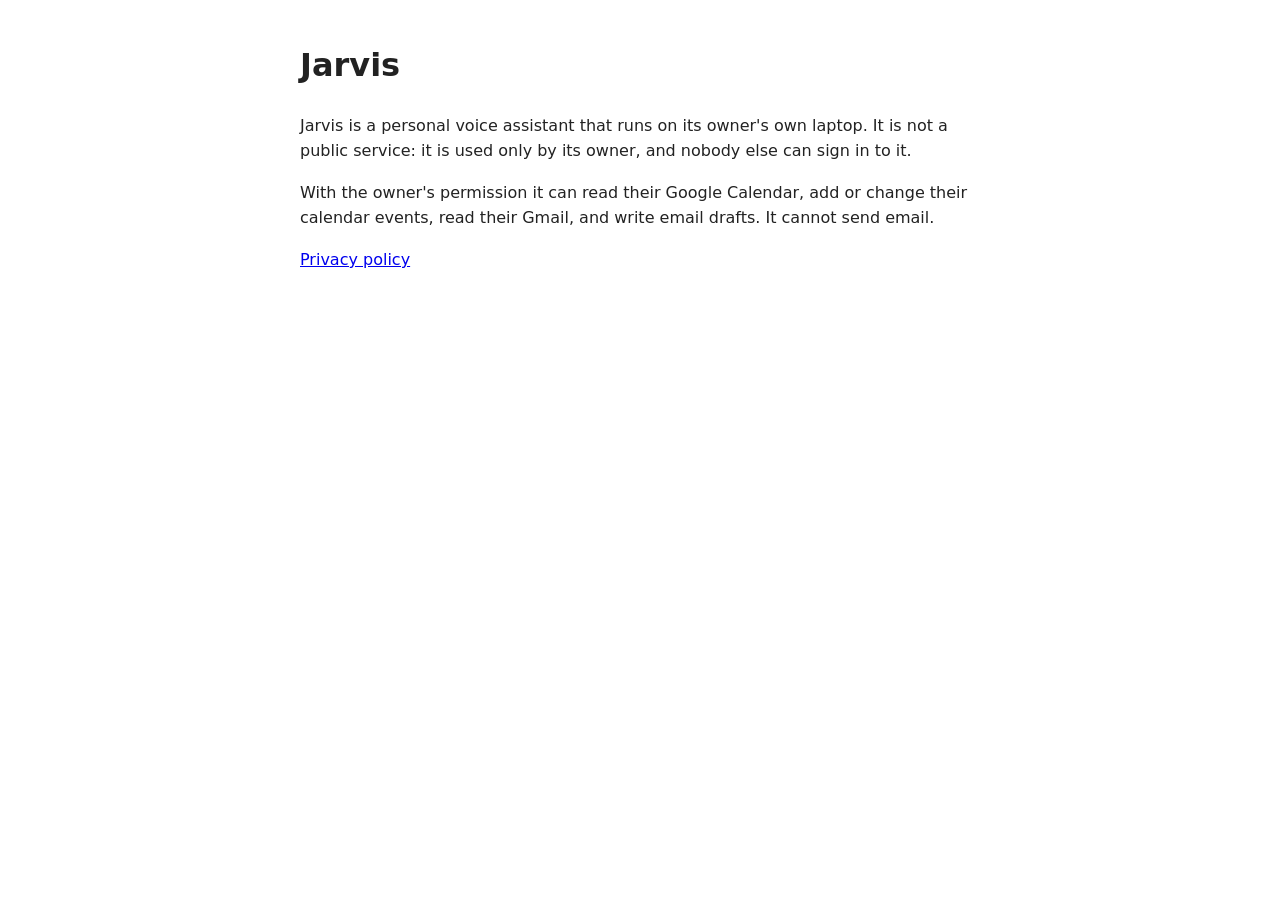
==== index.html @ 86c760c9 "Jarvis homepage and privacy policy" ====
<!doctype html><html lang="en"><head><meta charset="utf-8"><meta name="viewport" content="width=device-width,initial-scale=1"><title>Jarvis</title><style>:root{color-scheme:light dark}body{font-family:system-ui,sans-serif;max-width:680px;margin:40px auto;padding:0 16px;line-height:1.6;background:#fff;color:#222}@media (prefers-color-scheme:dark){body{background:#111;color:#ddd}a{color:#8ab4f8}}</style></head><body>
<h1>Jarvis</h1>
<p>Jarvis is a personal voice assistant that runs on its owner's own laptop. It is not a public service: it is used only by its owner, and nobody else can sign in to it.</p>
<p>With the owner's permission it can read their Google Calendar, add or change their calendar events, read their Gmail, and write email drafts. It cannot send email.</p>
<p><a href="privacy.html">Privacy policy</a></p>
</body></html>
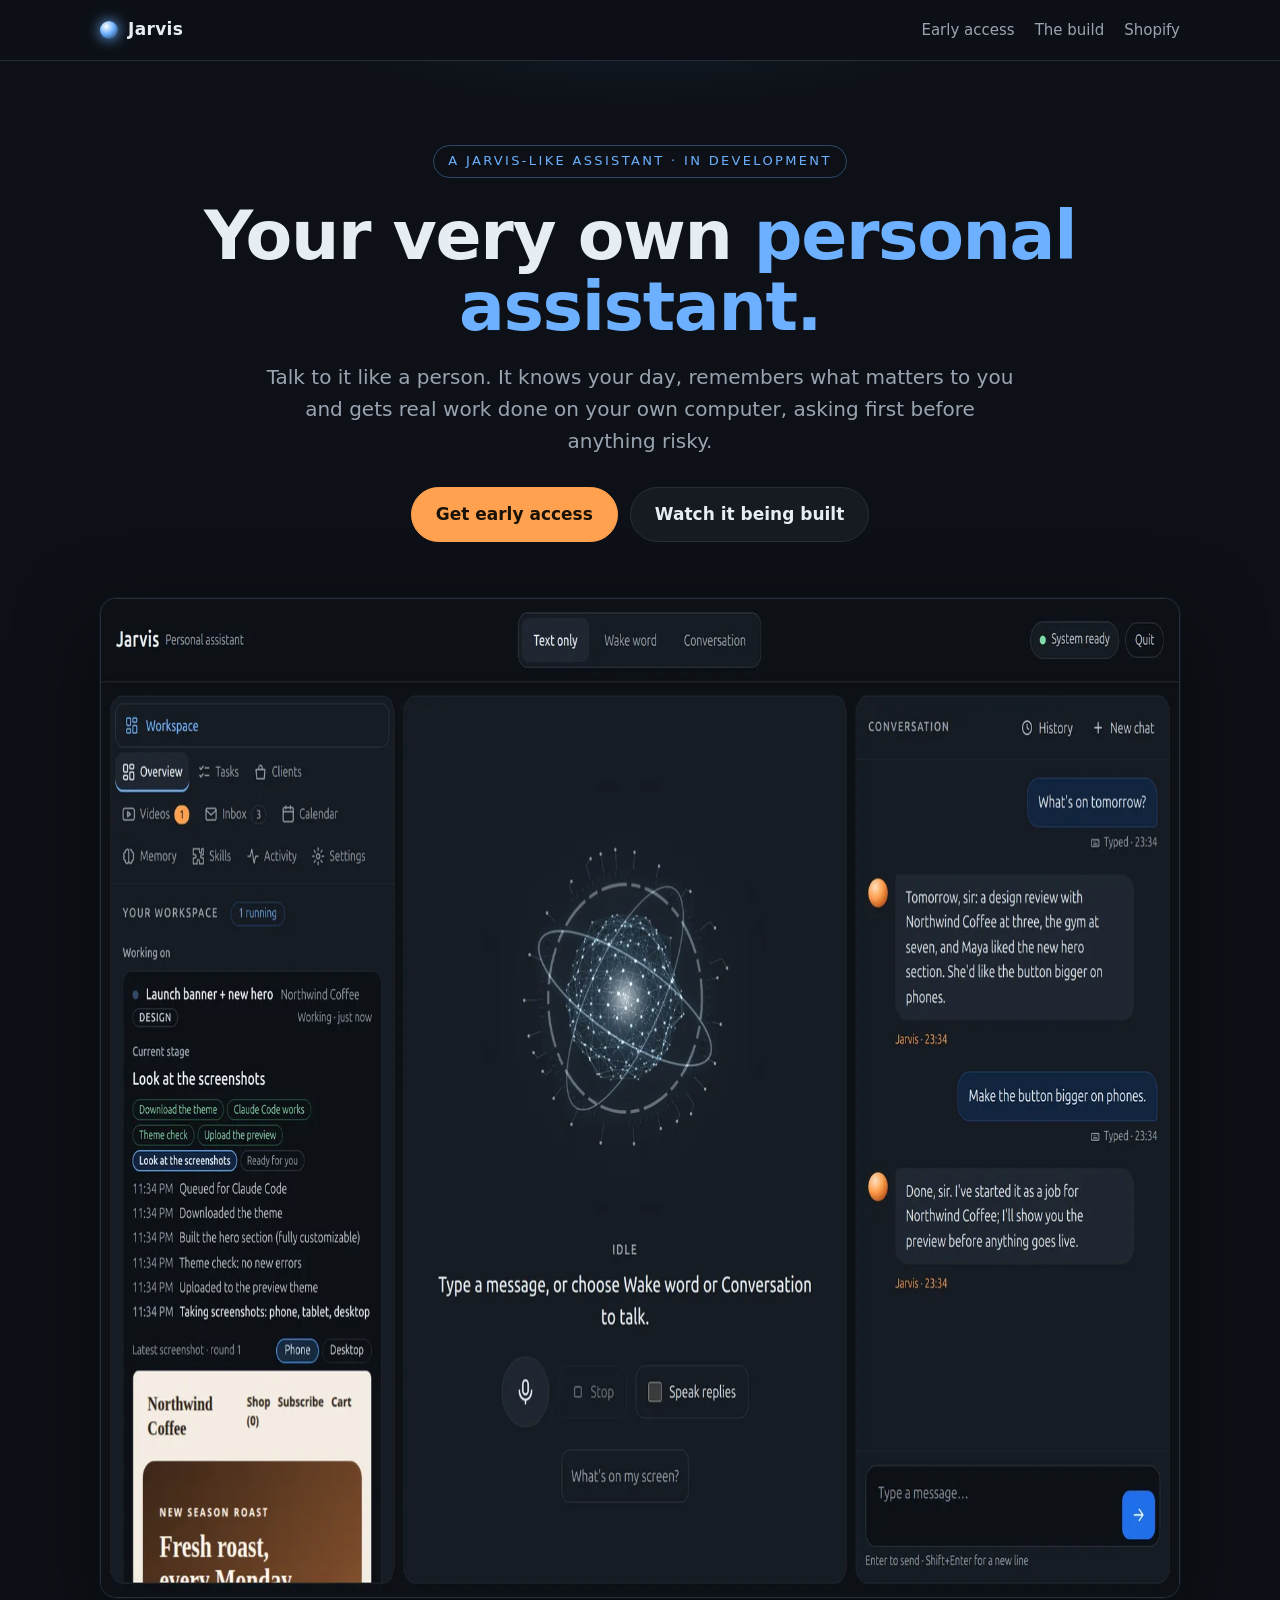
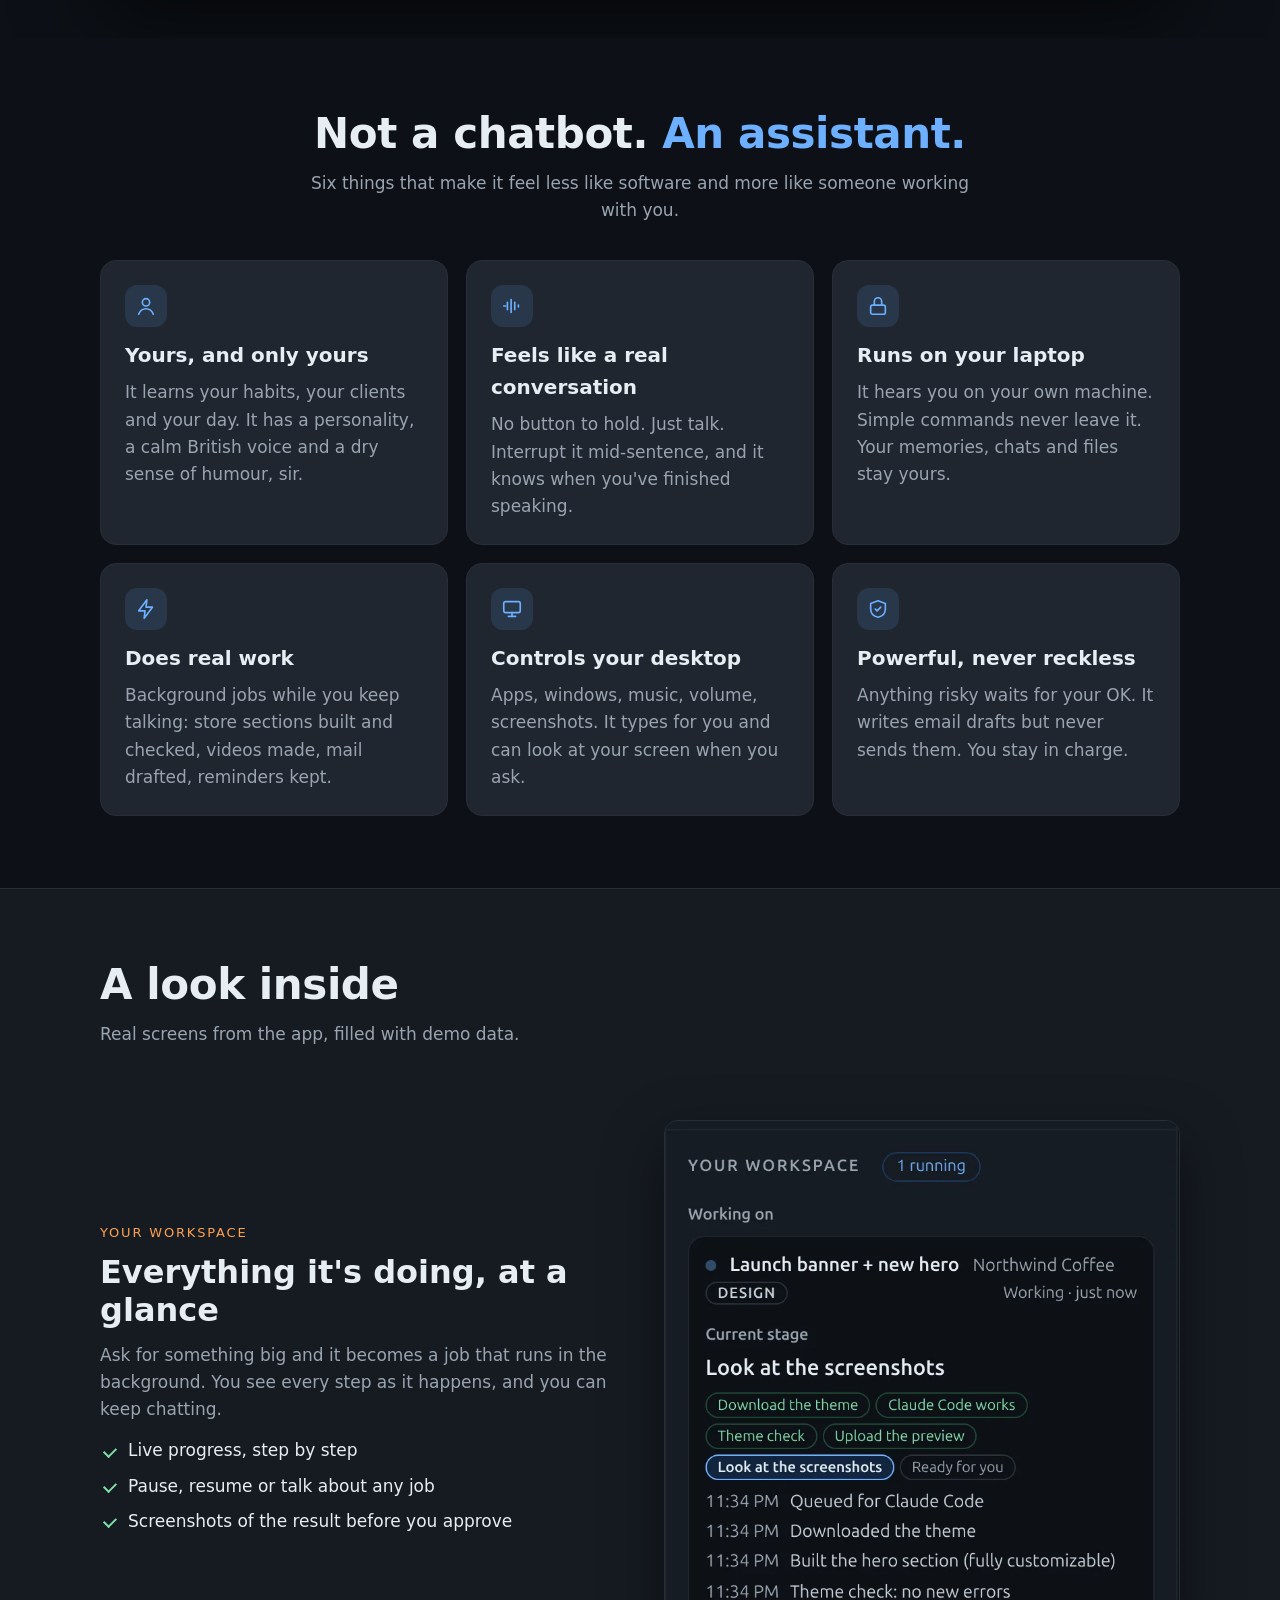
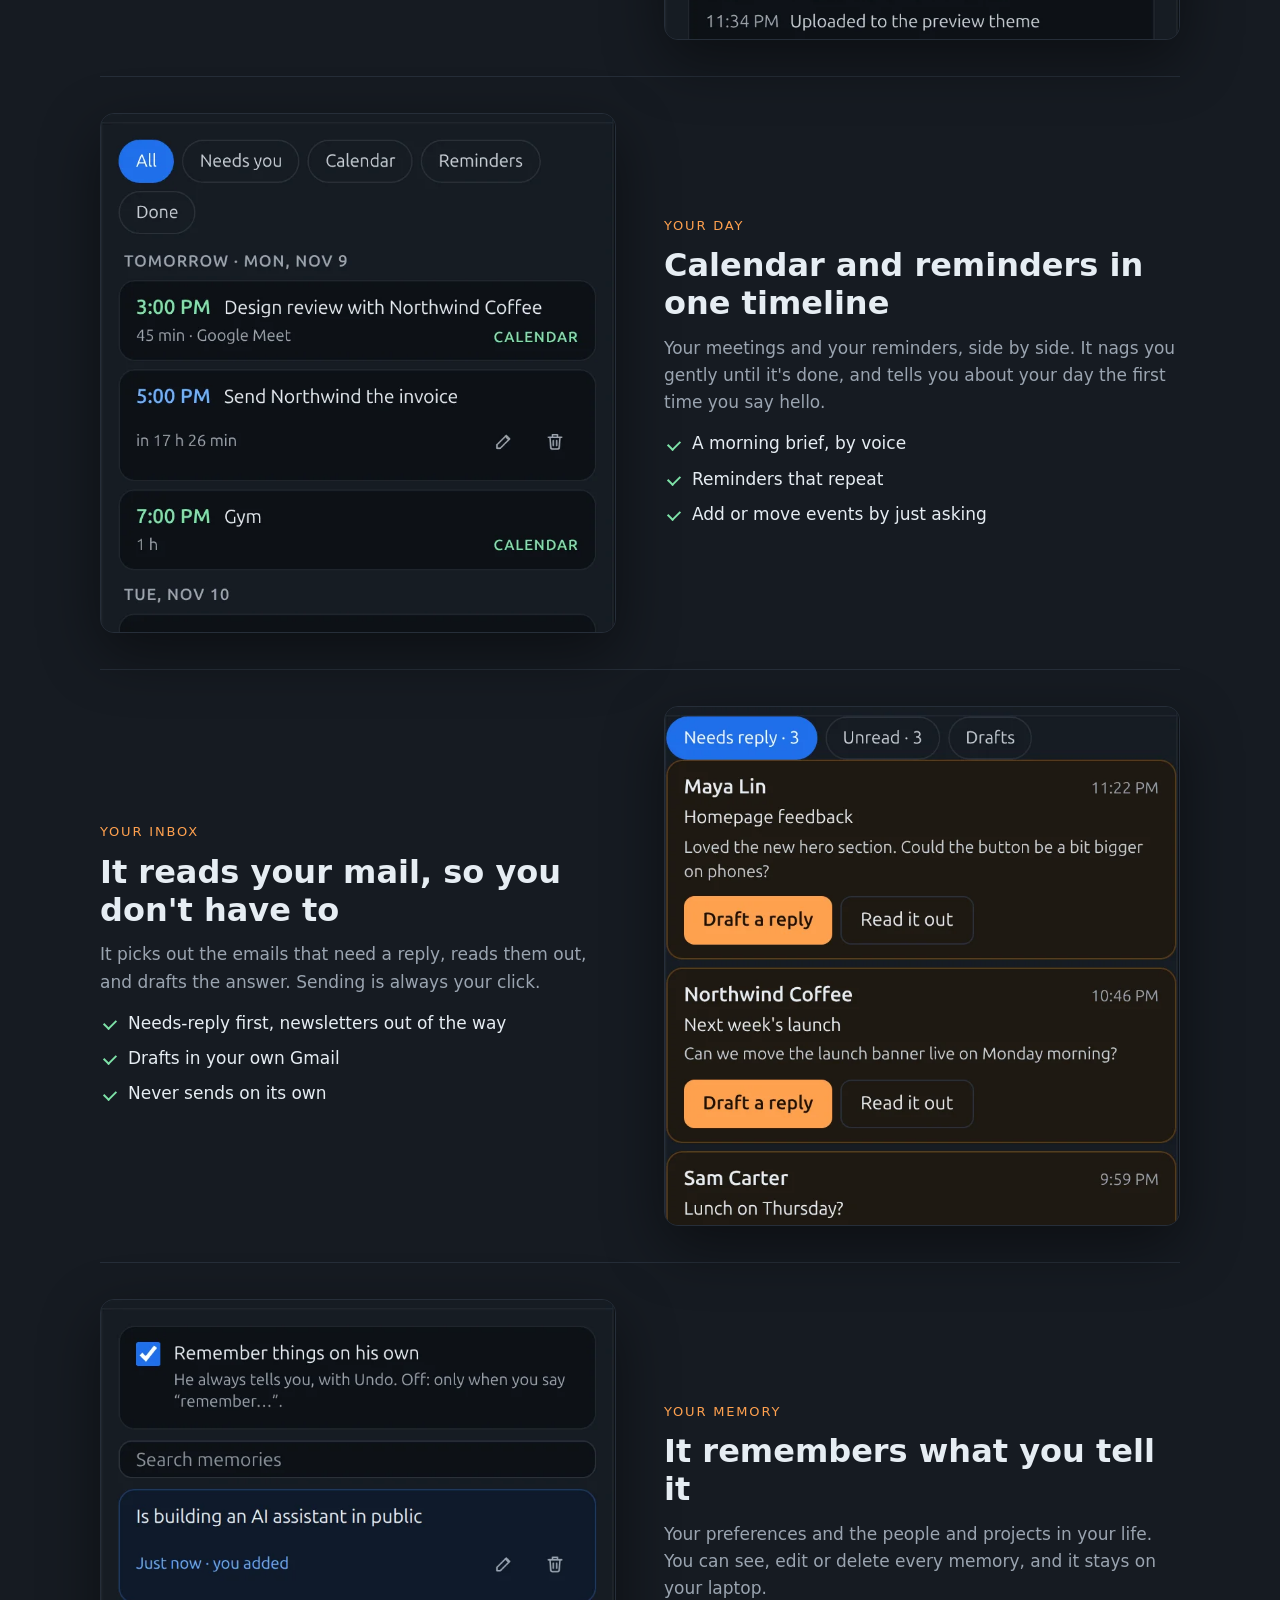
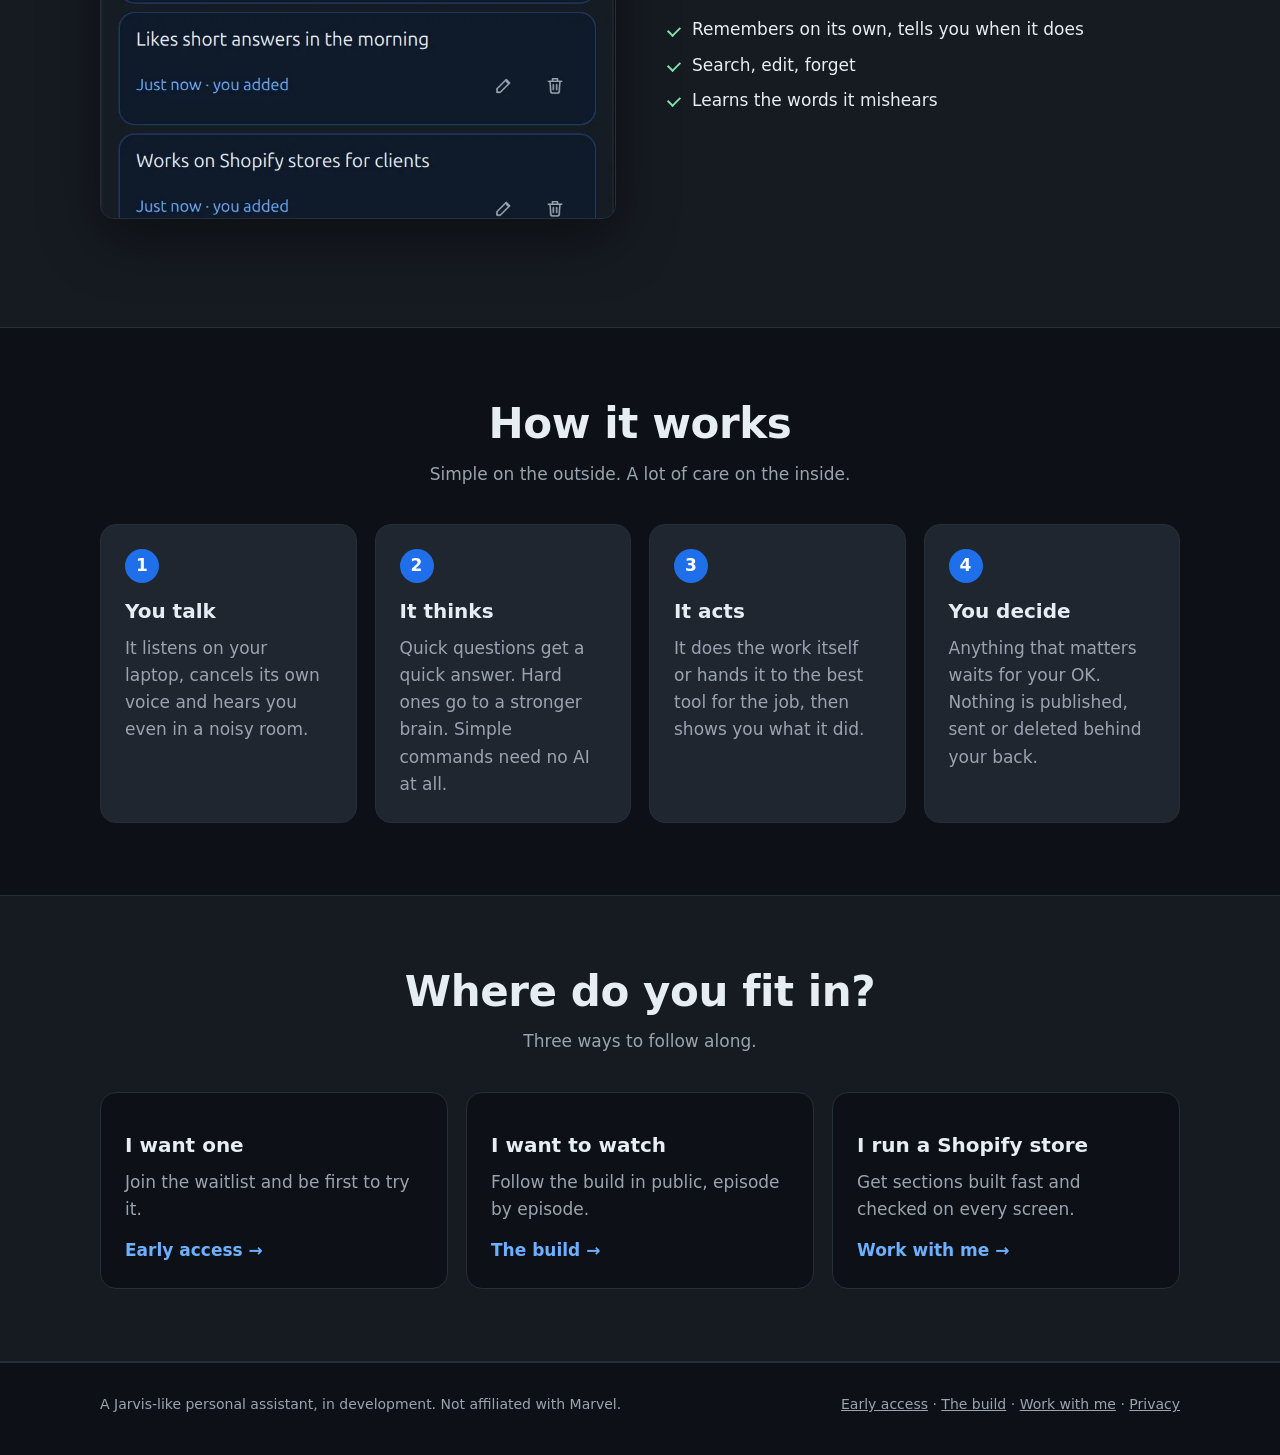
==== commit 3f54a321: "The full site: home, early access, the build, work with me (Shopify), privacy; demo-data screenshots" ====
--- a/index.html
+++ b/index.html
@@ -1,6 +1,69 @@
-<!doctype html><html lang="en"><head><meta charset="utf-8"><meta name="viewport" content="width=device-width,initial-scale=1"><title>Jarvis</title><style>:root{color-scheme:light dark}body{font-family:system-ui,sans-serif;max-width:680px;margin:40px auto;padding:0 16px;line-height:1.6;background:#fff;color:#222}@media (prefers-color-scheme:dark){body{background:#111;color:#ddd}a{color:#8ab4f8}}</style></head><body>
-<h1>Jarvis</h1>
-<p>Jarvis is a personal voice assistant that runs on its owner's own laptop. It is not a public service: it is used only by its owner, and nobody else can sign in to it.</p>
-<p>With the owner's permission it can read their Google Calendar, add or change their calendar events, read their Gmail, and write email drafts. It cannot send email.</p>
-<p><a href="privacy.html">Privacy policy</a></p>
+<!doctype html>
+<html lang="en"><head><meta charset="utf-8"><meta name="viewport" content="width=device-width,initial-scale=1">
+<title>Jarvis | your very own personal assistant</title><meta name="description" content="A Jarvis-like personal assistant that talks like a person, runs on your laptop and does real work.">
+<meta property="og:title" content="Jarvis | your very own personal assistant"><meta property="og:description" content="A Jarvis-like personal assistant that talks like a person, runs on your laptop and does real work.">
+<meta property="og:image" content="https://itsahmadonai.github.io/jarvis-app/img/home.webp">
+<link rel="stylesheet" href="style.css"></head><body>
+<nav><div class="wrap"><a class="logo" href="index.html"><span class="dot"></span>Jarvis</a>
+<div class="links"><a href="early-access.html">Early access</a><a href="build.html">The build</a><a href="work-with-me.html" class="hide-sm">Shopify</a></div></div></nav>
+
+<header class="hero"><div class="wrap">
+<span class="eyebrow">A Jarvis-like assistant · in development</span>
+<h1>Your very own <em>personal assistant.</em></h1>
+<p class="lead">Talk to it like a person. It knows your day, remembers what matters to you and gets real work done
+on your own computer, asking first before anything risky.</p>
+<div class="ctas"><a class="btn primary" href="early-access.html">Get early access</a><a class="btn" href="build.html">Watch it being built</a></div>
+<img class="shot" src="img/home.webp" width="1600" height="1000" alt="The assistant's home screen: a glowing orb in the middle, the workspace on the left with a running job, and a conversation on the right">
+</div></header>
+
+<section><div class="wrap center">
+<h2>Not a chatbot. <em>An assistant.</em></h2>
+<p class="sub">Six things that make it feel less like software and more like someone working with you.</p>
+<div class="grid" style="text-align:left">
+<div class="card"><div class="ico"><svg viewBox="0 0 24 24" fill="none" stroke="currentColor" stroke-width="1.8" stroke-linecap="round" stroke-linejoin="round" aria-hidden="true"><circle cx="12" cy="8" r="4"/><path d="M4 21c1.5-4 4.5-6 8-6s6.5 2 8 6"/></svg></div><h3>Yours, and only yours</h3><p>It learns your habits, your clients and your day. It has a personality, a calm British voice and a dry sense of humour, sir.</p></div>
+<div class="card"><div class="ico"><svg viewBox="0 0 24 24" fill="none" stroke="currentColor" stroke-width="1.8" stroke-linecap="round" stroke-linejoin="round" aria-hidden="true"><path d="M3 12h2M7 8v8M11 5v14M15 8v8M19 11v2"/></svg></div><h3>Feels like a real conversation</h3><p>No button to hold. Just talk. Interrupt it mid-sentence, and it knows when you've finished speaking.</p></div>
+<div class="card"><div class="ico"><svg viewBox="0 0 24 24" fill="none" stroke="currentColor" stroke-width="1.8" stroke-linecap="round" stroke-linejoin="round" aria-hidden="true"><rect x="4" y="11" width="16" height="10" rx="2"/><path d="M8 11V7a4 4 0 0 1 8 0v4"/></svg></div><h3>Runs on your laptop</h3><p>It hears you on your own machine. Simple commands never leave it. Your memories, chats and files stay yours.</p></div>
+<div class="card"><div class="ico"><svg viewBox="0 0 24 24" fill="none" stroke="currentColor" stroke-width="1.8" stroke-linecap="round" stroke-linejoin="round" aria-hidden="true"><path d="M13 2 4 14h7l-1 8 9-12h-7z"/></svg></div><h3>Does real work</h3><p>Background jobs while you keep talking: store sections built and checked, videos made, mail drafted, reminders kept.</p></div>
+<div class="card"><div class="ico"><svg viewBox="0 0 24 24" fill="none" stroke="currentColor" stroke-width="1.8" stroke-linecap="round" stroke-linejoin="round" aria-hidden="true"><rect x="3" y="4" width="18" height="12" rx="2"/><path d="M8 20h8M12 16v4"/></svg></div><h3>Controls your desktop</h3><p>Apps, windows, music, volume, screenshots. It types for you and can look at your screen when you ask.</p></div>
+<div class="card"><div class="ico"><svg viewBox="0 0 24 24" fill="none" stroke="currentColor" stroke-width="1.8" stroke-linecap="round" stroke-linejoin="round" aria-hidden="true"><path d="M12 3 4 6v6c0 5 3.5 8 8 9 4.5-1 8-4 8-9V6z"/><path d="m9 12 2 2 4-4"/></svg></div><h3>Powerful, never reckless</h3><p>Anything risky waits for your OK. It writes email drafts but never sends them. You stay in charge.</p></div>
+</div></div></section>
+
+<section class="alt"><div class="wrap">
+<h2>A look inside</h2>
+<p class="sub">Real screens from the app, filled with demo data.</p>
+<div class="row"><div class="text"><span class="tag">Your workspace</span><h3>Everything it's doing, at a glance</h3>
+<p>Ask for something big and it becomes a job that runs in the background. You see every step as it happens, and you can keep chatting.</p><ul class="ticks"><li>Live progress, step by step</li><li>Pause, resume or talk about any job</li><li>Screenshots of the result before you approve</li></ul></div>
+<div class="pic"><img src="img/overview.webp" alt="The workspace showing a running design job with its steps and a preview screenshot"></div></div>
+<div class="row flip"><div class="text"><span class="tag">Your day</span><h3>Calendar and reminders in one timeline</h3>
+<p>Your meetings and your reminders, side by side. It nags you gently until it's done, and tells you about your day the first time you say hello.</p><ul class="ticks"><li>A morning brief, by voice</li><li>Reminders that repeat</li><li>Add or move events by just asking</li></ul></div>
+<div class="pic"><img src="img/tasks.webp" alt="The tasks tab with calendar events and reminders grouped by day"></div></div>
+<div class="row"><div class="text"><span class="tag">Your inbox</span><h3>It reads your mail, so you don't have to</h3>
+<p>It picks out the emails that need a reply, reads them out, and drafts the answer. Sending is always your click.</p><ul class="ticks"><li>Needs-reply first, newsletters out of the way</li><li>Drafts in your own Gmail</li><li>Never sends on its own</li></ul></div>
+<div class="pic"><img src="img/mail.webp" alt="The inbox tab listing three emails that need a reply, each with Draft a reply and Read it out buttons"></div></div>
+<div class="row flip"><div class="text"><span class="tag">Your memory</span><h3>It remembers what you tell it</h3>
+<p>Your preferences and the people and projects in your life. You can see, edit or delete every memory, and it stays on your laptop.</p><ul class="ticks"><li>Remembers on its own, tells you when it does</li><li>Search, edit, forget</li><li>Learns the words it mishears</li></ul></div>
+<div class="pic"><img src="img/memory.webp" alt="The memory tab listing facts the assistant remembers"></div></div>
+</div></section>
+
+<section><div class="wrap center">
+<h2>How it works</h2>
+<p class="sub">Simple on the outside. A lot of care on the inside.</p>
+<div class="steps" style="text-align:left">
+<div class="card"><h3>You talk</h3><p>It listens on your laptop, cancels its own voice and hears you even in a noisy room.</p></div>
+<div class="card"><h3>It thinks</h3><p>Quick questions get a quick answer. Hard ones go to a stronger brain. Simple commands need no AI at all.</p></div>
+<div class="card"><h3>It acts</h3><p>It does the work itself or hands it to the best tool for the job, then shows you what it did.</p></div>
+<div class="card"><h3>You decide</h3><p>Anything that matters waits for your OK. Nothing is published, sent or deleted behind your back.</p></div>
+</div></div></section>
+
+<section class="alt"><div class="wrap center">
+<h2>Where do you fit in?</h2>
+<p class="sub">Three ways to follow along.</p>
+<div class="grid" style="text-align:left">
+<a class="card" href="early-access.html"><h3>I want one</h3><p>Join the waitlist and be first to try it.</p><span class="go">Early access →</span></a>
+<a class="card" href="build.html"><h3>I want to watch</h3><p>Follow the build in public, episode by episode.</p><span class="go">The build →</span></a>
+<a class="card" href="work-with-me.html"><h3>I run a Shopify store</h3><p>Get sections built fast and checked on every screen.</p><span class="go">Work with me →</span></a>
+</div></div></section>
+
+<footer><div class="wrap"><span>A Jarvis-like personal assistant, in development. Not affiliated with Marvel.</span>
+<span><a href="early-access.html">Early access</a> · <a href="build.html">The build</a> · <a href="work-with-me.html">Work with me</a> · <a href="privacy.html">Privacy</a></span></div></footer>
 </body></html>
--- a/style.css
+++ b/style.css
@@ -0,0 +1,103 @@
+:root {
+  --bg: #0D1117; --panel: #161B22; --raised: #1F2630; --line: #262E39;
+  --text: #E6EDF3; --muted: #9AA4B0; --blue: #6CB0FF; --blue-strong: #1F6FEB;
+  --orange: #FFA14F; --on-orange: #1A1206; --green: #7EE2A8;
+  --sans: "Ubuntu Sans", "Ubuntu", system-ui, sans-serif;
+  color-scheme: dark;
+}
+* { box-sizing: border-box; }
+html { scroll-behavior: smooth; }
+body { margin: 0; background: var(--bg); color: var(--text); font: 17px/1.6 var(--sans); -webkit-font-smoothing: antialiased; }
+img { max-width: 100%; display: block; }
+a { color: var(--blue); }
+.wrap { max-width: 1120px; margin: 0 auto; padding: 0 20px; }
+
+/* nav */
+nav { position: sticky; top: 0; z-index: 5; background: rgba(13,17,23,.82); backdrop-filter: blur(10px); border-bottom: 1px solid var(--line); }
+nav .wrap { display: flex; align-items: center; gap: 22px; height: 60px; }
+.logo { display: flex; align-items: center; gap: 10px; color: var(--text); text-decoration: none; font-weight: 700; letter-spacing: .02em; }
+.dot { width: 18px; height: 18px; border-radius: 50%; background: radial-gradient(circle at 35% 30%, #fff, var(--blue) 45%, #123 100%); box-shadow: 0 0 14px var(--blue); }
+nav .links { margin-left: auto; display: flex; gap: 20px; }
+nav .links a { color: var(--muted); text-decoration: none; font-size: 15px; }
+nav .links a:hover, nav .links a[aria-current] { color: var(--text); }
+
+/* hero */
+.hero { position: relative; padding: 84px 0 40px; text-align: center; overflow: hidden; }
+.hero::before { content: ""; position: absolute; inset: -30% 10% auto; height: 520px; background: radial-gradient(closest-side, rgba(108,176,255,.20), transparent); pointer-events: none; }
+.eyebrow { display: inline-block; font-size: 13px; letter-spacing: .18em; text-transform: uppercase; color: var(--blue); border: 1px solid rgba(108,176,255,.35); border-radius: 999px; padding: 5px 14px; }
+h1 { font-size: clamp(36px, 6.4vw, 68px); line-height: 1.05; margin: 22px auto 18px; max-width: 14em; letter-spacing: -.02em; }
+h1 em, h2 em { font-style: normal; color: var(--blue); }
+.lead { color: var(--muted); font-size: clamp(17px, 2.2vw, 20px); max-width: 38em; margin: 0 auto; }
+.ctas { display: flex; gap: 12px; justify-content: center; flex-wrap: wrap; margin-top: 30px; }
+.btn { display: inline-flex; align-items: center; gap: 8px; padding: 13px 24px; border-radius: 999px; font-weight: 600; text-decoration: none; border: 1px solid var(--line); color: var(--text); background: var(--panel); }
+.btn:hover { border-color: var(--blue); }
+.btn.primary { background: var(--orange); color: var(--on-orange); border-color: var(--orange); }
+.btn.primary:hover { filter: brightness(1.08); }
+.btn[aria-disabled] { opacity: .55; pointer-events: none; }
+.shot { margin: 56px auto 0; border-radius: 16px; border: 1px solid var(--line); box-shadow: 0 30px 80px rgba(0,0,0,.55), 0 0 0 1px rgba(108,176,255,.08); overflow: hidden; }
+
+/* sections */
+section { padding: 72px 0; }
+section.alt { background: var(--panel); border-block: 1px solid var(--line); }
+h2 { font-size: clamp(28px, 4vw, 42px); line-height: 1.15; margin: 0 0 12px; letter-spacing: -.01em; }
+.sub { color: var(--muted); max-width: 40em; margin: 0 0 36px; }
+.center { text-align: center; }
+.center .sub { margin-inline: auto; }
+
+.grid { display: grid; gap: 18px; grid-template-columns: repeat(auto-fit, minmax(260px, 1fr)); }
+.card { background: var(--raised); border: 1px solid var(--line); border-radius: 16px; padding: 24px; }
+section.alt .card { background: var(--bg); }
+.card h3 { margin: 12px 0 8px; font-size: 20px; }
+.card p { margin: 0; color: var(--muted); }
+.ico { width: 42px; height: 42px; border-radius: 12px; display: grid; place-items: center; background: rgba(108,176,255,.12); color: var(--blue); }
+.ico svg { width: 22px; height: 22px; }
+
+/* feature rows: text + picture */
+.row { display: grid; grid-template-columns: 1fr 1fr; gap: 48px; align-items: center; padding: 36px 0; }
+.row + .row { border-top: 1px solid var(--line); }
+.row.flip .text { order: 2; }
+.row .text h3 { font-size: clamp(24px, 3vw, 32px); margin: 8px 0 12px; line-height: 1.2; }
+.row .text p { color: var(--muted); margin: 0 0 14px; }
+.tag { font-size: 13px; letter-spacing: .14em; text-transform: uppercase; color: var(--orange); }
+.row .pic { border-radius: 14px; overflow: hidden; border: 1px solid var(--line); box-shadow: 0 20px 60px rgba(0,0,0,.45); max-height: 520px; }
+ul.ticks { list-style: none; padding: 0; margin: 0; }
+ul.ticks li { padding-left: 28px; position: relative; margin: 8px 0; color: var(--text); }
+ul.ticks li::before { content: ""; position: absolute; left: 4px; top: .55em; width: 10px; height: 6px; border-left: 2px solid var(--green); border-bottom: 2px solid var(--green); transform: rotate(-45deg); }
+
+/* steps */
+.steps { counter-reset: s; display: grid; gap: 18px; grid-template-columns: repeat(auto-fit, minmax(220px, 1fr)); }
+.steps .card::before { counter-increment: s; content: counter(s); display: grid; place-items: center; width: 34px; height: 34px; border-radius: 50%; background: var(--blue-strong); color: #fff; font-weight: 700; }
+
+/* path cards */
+a.card { text-decoration: none; color: var(--text); transition: border-color .15s, transform .15s; }
+a.card:hover { border-color: var(--blue); transform: translateY(-2px); }
+a.card .go { color: var(--blue); font-weight: 600; margin-top: 14px; display: block; }
+
+.cta-band { text-align: center; padding: 64px 24px; border-radius: 20px; background: radial-gradient(ellipse at top, rgba(108,176,255,.18), transparent 70%), var(--panel); border: 1px solid var(--line); }
+.timeline { border-left: 2px solid var(--line); margin: 0; padding: 0 0 0 24px; list-style: none; }
+.timeline li { position: relative; margin: 0 0 22px; }
+.timeline li::before { content: ""; position: absolute; left: -31px; top: .45em; width: 12px; height: 12px; border-radius: 50%; background: var(--green); }
+.timeline li.next::before { background: var(--bg); border: 2px solid var(--orange); }
+.timeline b { display: block; }
+.timeline span { color: var(--muted); }
+details { background: var(--raised); border: 1px solid var(--line); border-radius: 12px; padding: 16px 20px; margin-bottom: 10px; }
+summary { cursor: pointer; font-weight: 600; }
+details p { color: var(--muted); margin: 10px 0 0; }
+
+footer { border-top: 1px solid var(--line); padding: 30px 0 40px; color: var(--muted); font-size: 14px; }
+footer .wrap { display: flex; gap: 20px; flex-wrap: wrap; justify-content: space-between; }
+footer a { color: var(--muted); }
+
+.prose { max-width: 720px; }
+.prose h2 { font-size: 24px; margin-top: 34px; }
+.prose li, .prose p { color: var(--muted); }
+
+@media (max-width: 760px) {
+  nav .links { gap: 14px; }
+  nav .links a.hide-sm { display: none; }
+  .row { grid-template-columns: 1fr; gap: 22px; }
+  .row.flip .text { order: 0; }
+  .hero { padding-top: 56px; }
+  section { padding: 52px 0; }
+}
+@media (prefers-reduced-motion: reduce) { html { scroll-behavior: auto; } a.card { transition: none; } }
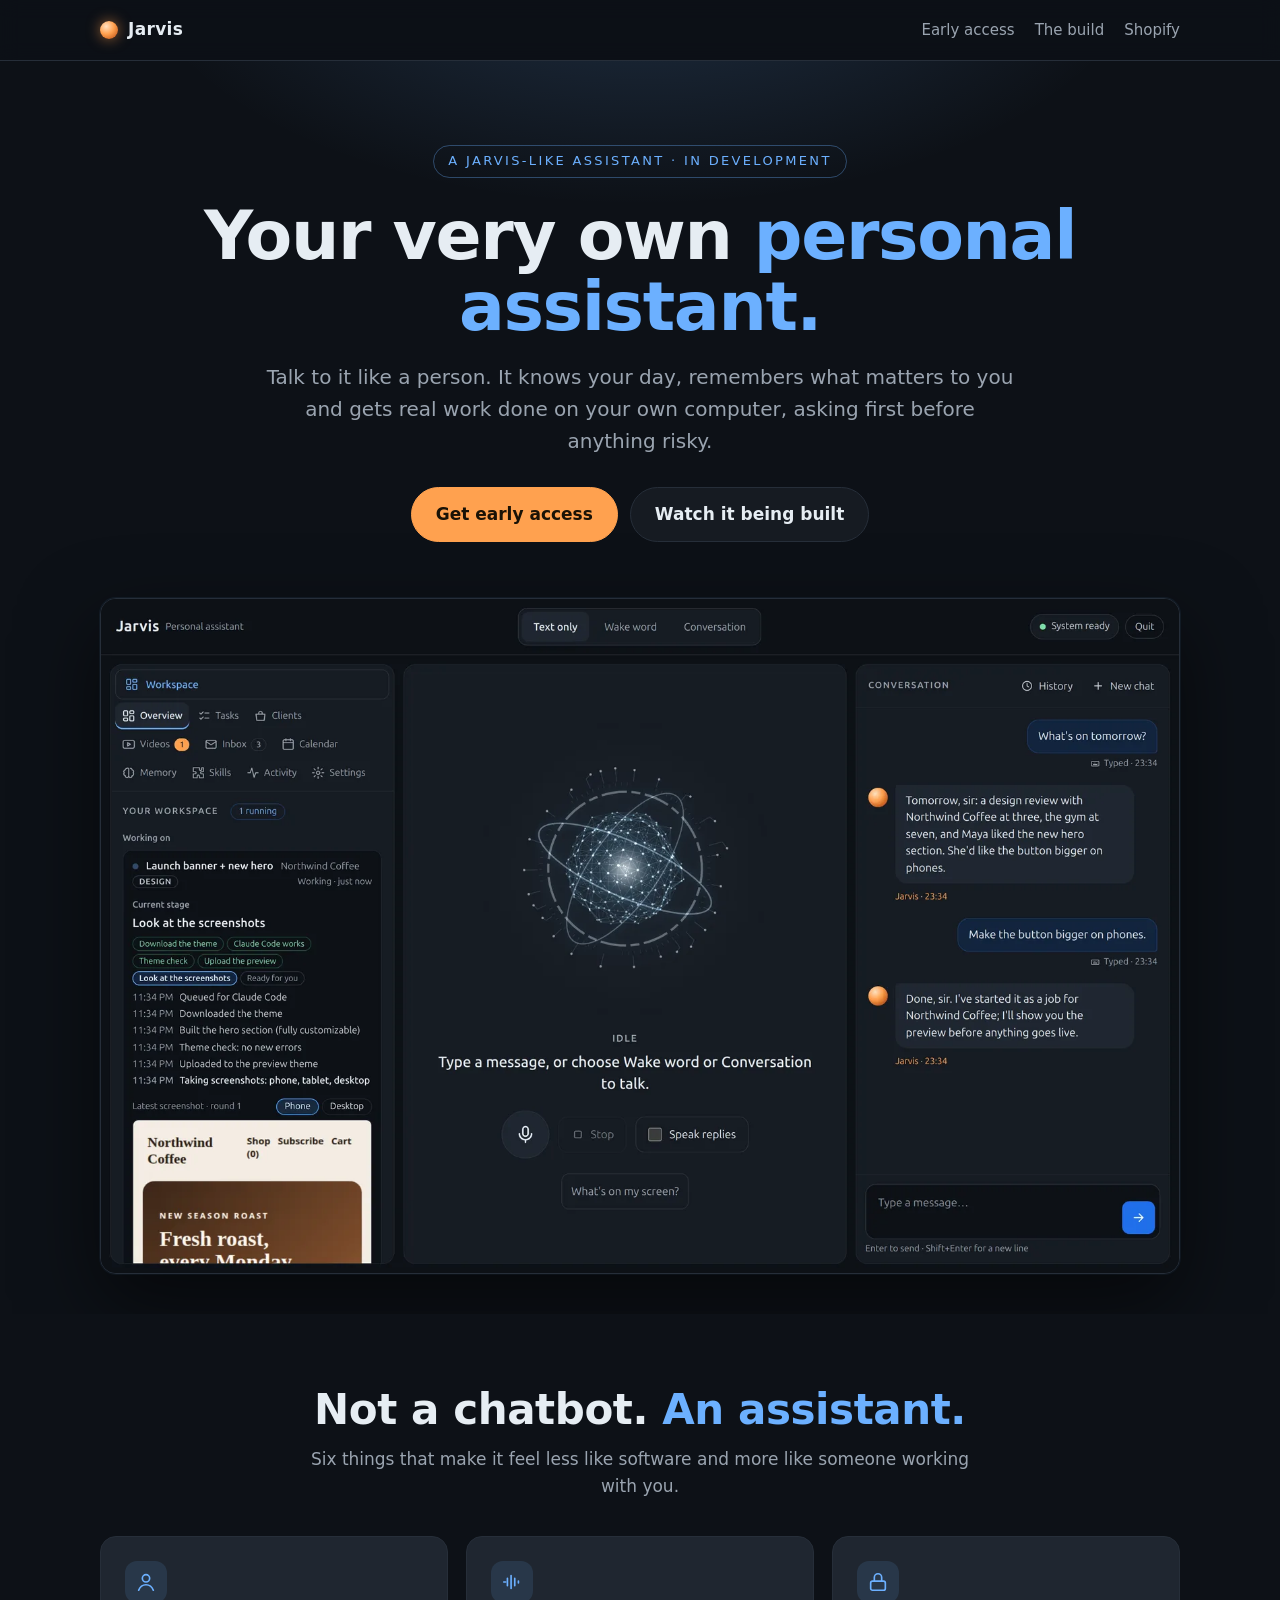
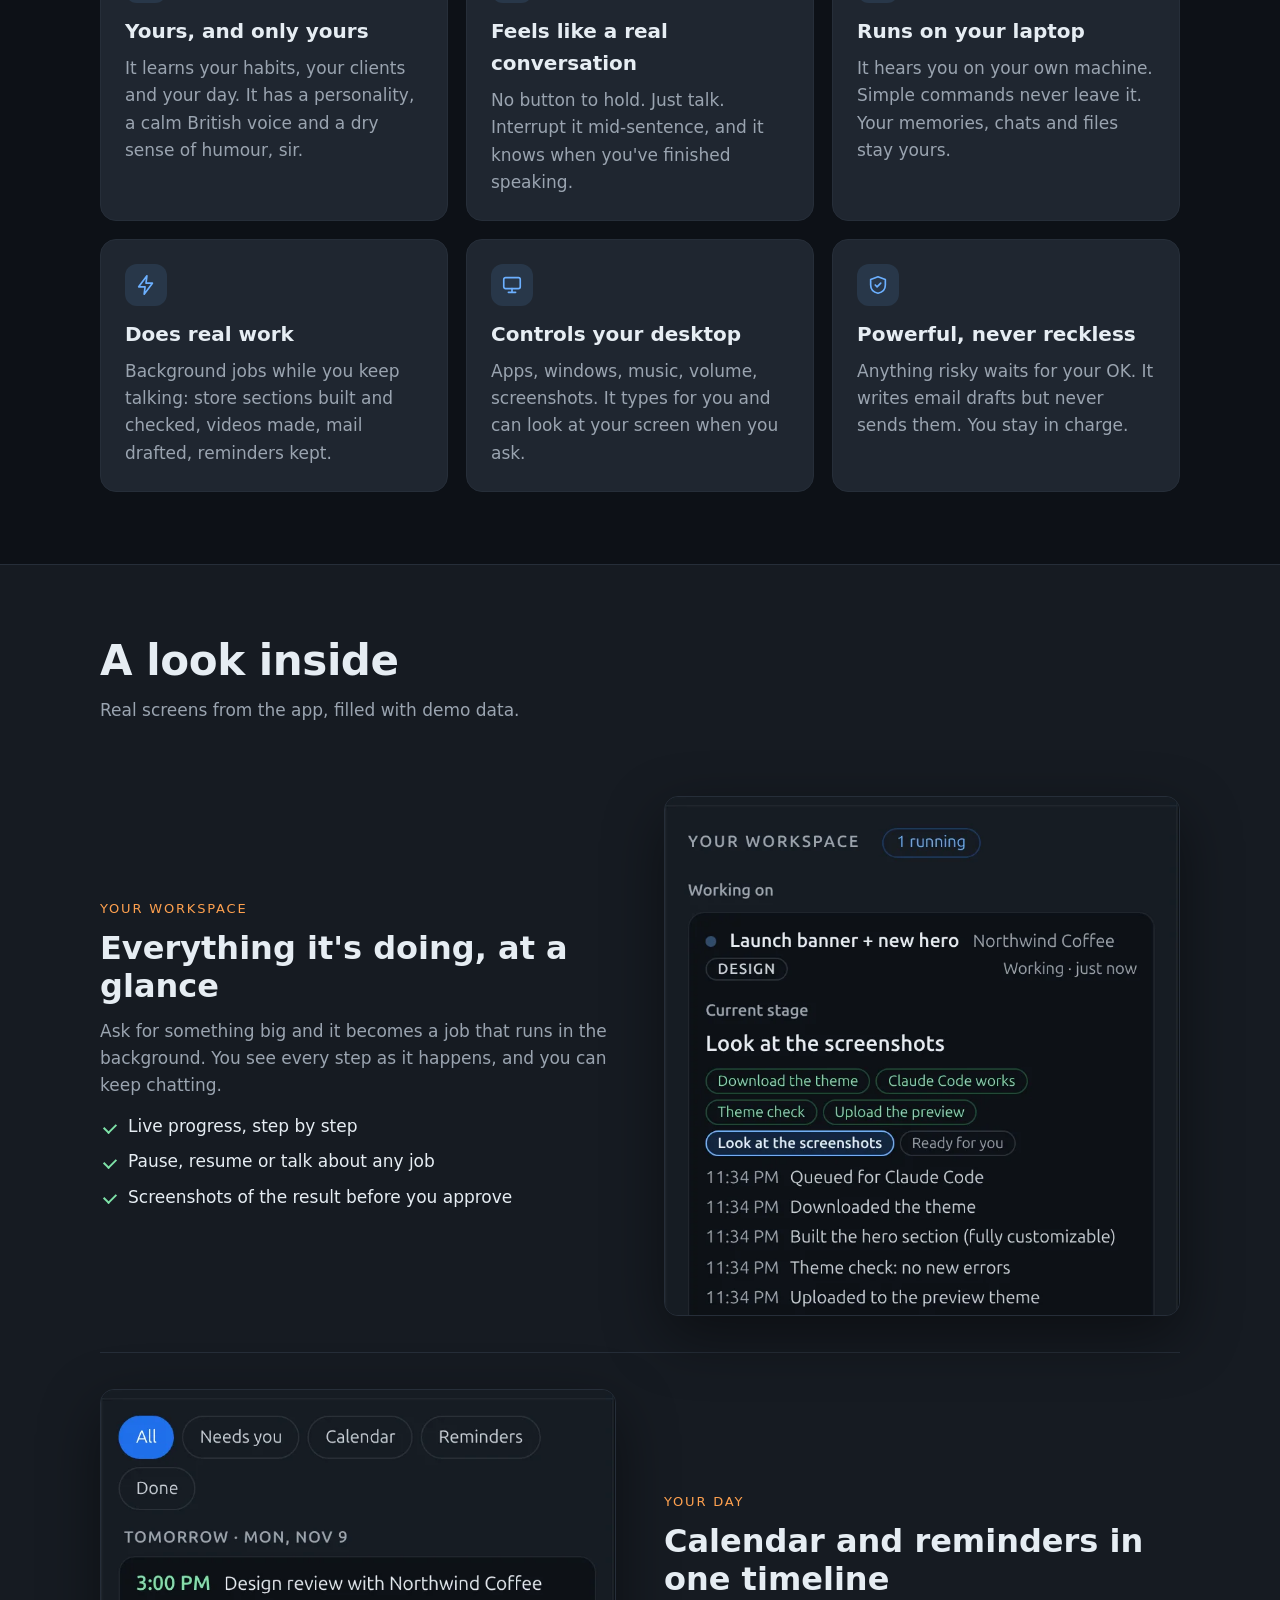
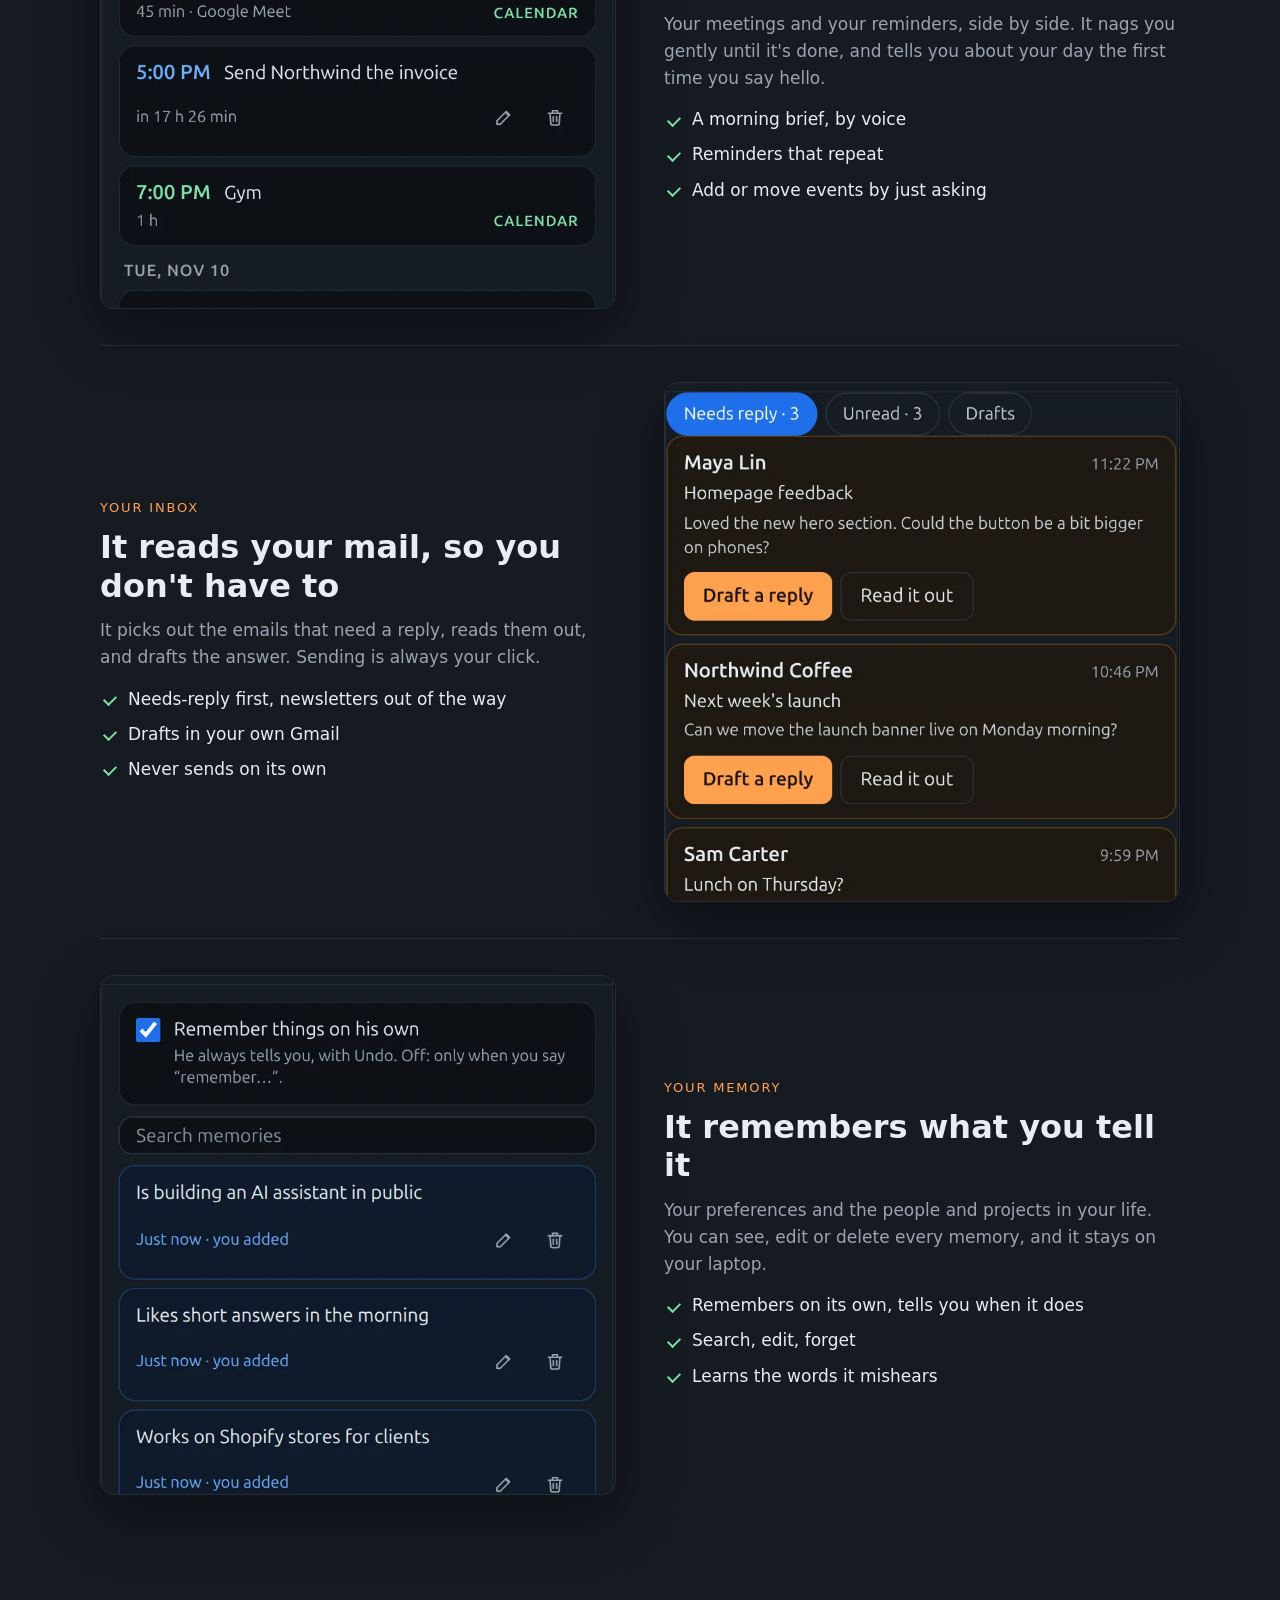
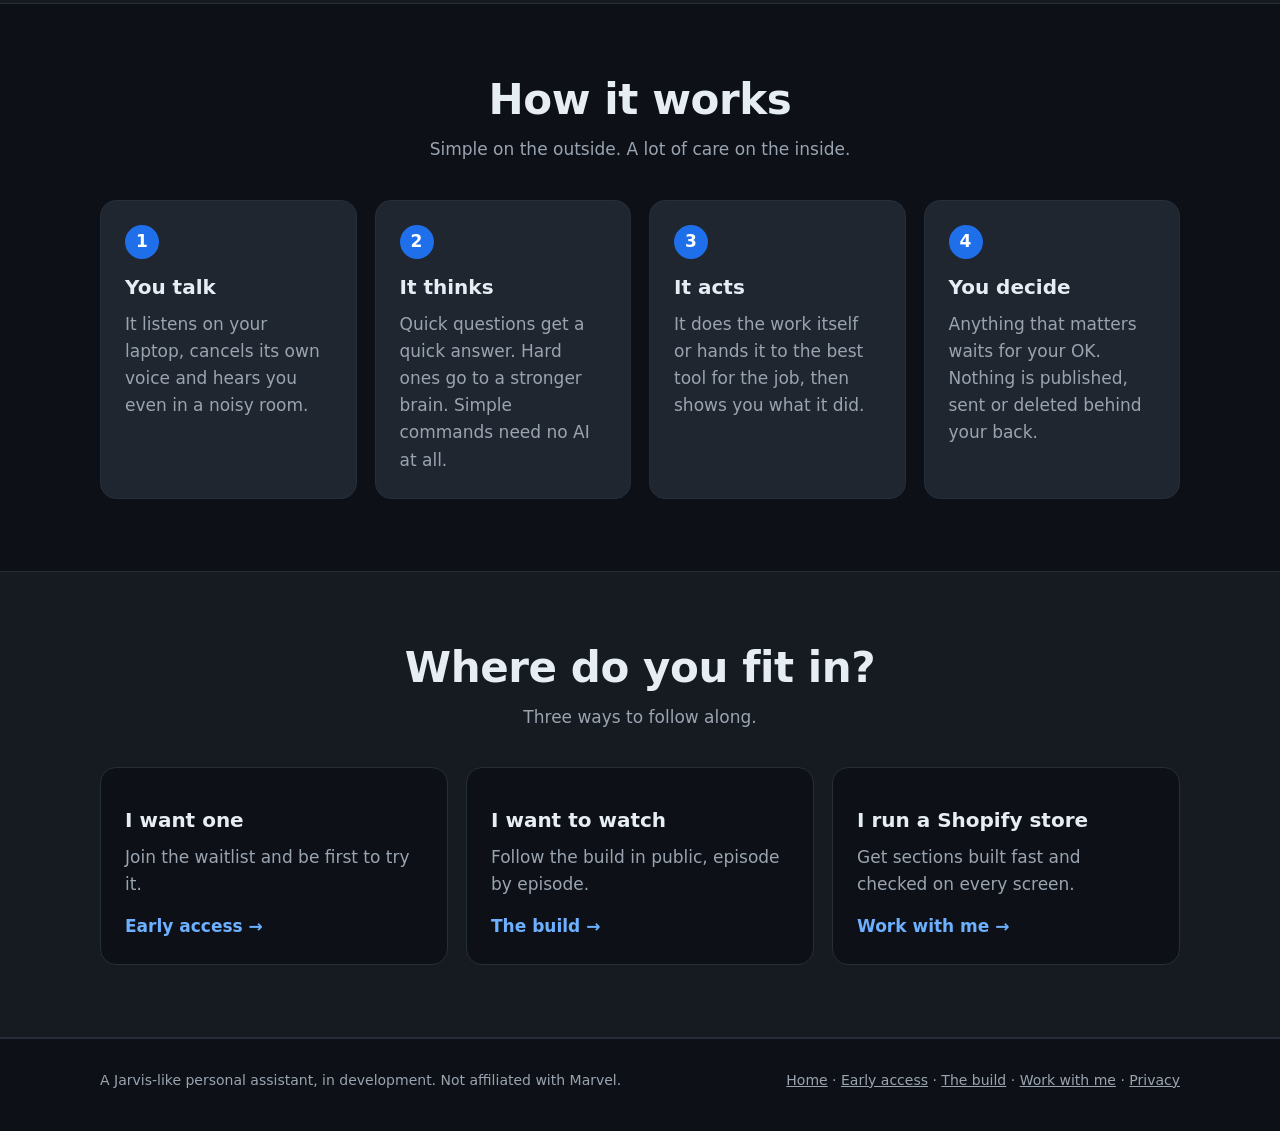
==== commit 3e398c7d: "SEO + sharing: favicon set (the app's orb) + manifest, a 1200x630 share image per page, canonical/Op" ====
--- a/index.html
+++ b/index.html
@@ -1,11 +1,34 @@
 <!doctype html>
 <html lang="en"><head><meta charset="utf-8"><meta name="viewport" content="width=device-width,initial-scale=1">
-<title>Jarvis | your very own personal assistant</title><meta name="description" content="A Jarvis-like personal assistant that talks like a person, runs on your laptop and does real work.">
-<meta property="og:title" content="Jarvis | your very own personal assistant"><meta property="og:description" content="A Jarvis-like personal assistant that talks like a person, runs on your laptop and does real work.">
-<meta property="og:image" content="https://itsahmadonai.github.io/jarvis-app/img/home.webp">
-<link rel="stylesheet" href="style.css"></head><body>
-<nav><div class="wrap"><a class="logo" href="index.html"><span class="dot"></span>Jarvis</a>
+<title>Jarvis: an AI voice assistant that runs on your laptop</title>
+<meta name="description" content="A Jarvis-like personal AI assistant you talk to like a person. It remembers you, runs on your own laptop and does real work: calendar, email, desktop and more.">
+<link rel="canonical" href="https://itsahmadonai.github.io/jarvis-app/">
+<meta name="robots" content="index,follow,max-image-preview:large">
+<meta name="author" content="Ahmad">
+<meta name="theme-color" content="#0D1117">
+<meta name="color-scheme" content="dark">
+<link rel="icon" href="favicon.svg" type="image/svg+xml">
+<link rel="icon" href="favicon-32.png" sizes="32x32" type="image/png">
+<link rel="apple-touch-icon" href="apple-touch-icon.png">
+<link rel="manifest" href="site.webmanifest">
+<meta property="og:type" content="website">
+<meta property="og:site_name" content="Jarvis">
+<meta property="og:locale" content="en_US">
+<meta property="og:url" content="https://itsahmadonai.github.io/jarvis-app/">
+<meta property="og:title" content="Jarvis: an AI voice assistant that runs on your laptop">
+<meta property="og:description" content="A Jarvis-like personal AI assistant you talk to like a person. It remembers you, runs on your own laptop and does real work: calendar, email, desktop and more.">
+<meta property="og:image" content="https://itsahmadonai.github.io/jarvis-app/img/og-home.jpg">
+<meta property="og:image:width" content="1200"><meta property="og:image:height" content="630">
+<meta property="og:image:alt" content="Jarvis: an AI voice assistant that runs on your laptop">
+<meta name="twitter:card" content="summary_large_image">
+<meta name="twitter:title" content="Jarvis: an AI voice assistant that runs on your laptop">
+<meta name="twitter:description" content="A Jarvis-like personal AI assistant you talk to like a person. It remembers you, runs on your own laptop and does real work: calendar, email, desktop and more.">
+<meta name="twitter:image" content="https://itsahmadonai.github.io/jarvis-app/img/og-home.jpg">
+<link rel="preload" as="image" href="img/home.webp" fetchpriority="high"><link rel="stylesheet" href="style.css"><script type="application/ld+json">{"@context": "https://schema.org", "@type": "WebSite", "name": "Jarvis", "url": "https://itsahmadonai.github.io/jarvis-app/", "description": "A Jarvis-like personal AI voice assistant, built in public.", "author": {"@type": "Person", "name": "Ahmad", "url": "https://github.com/itsAhmadOnAI"}}</script><script type="application/ld+json">{"@context": "https://schema.org", "@type": "SoftwareApplication", "name": "Jarvis", "applicationCategory": "UtilitiesApplication", "operatingSystem": "Linux", "url": "https://itsahmadonai.github.io/jarvis-app/", "image": "https://itsahmadonai.github.io/jarvis-app/img/og-home.jpg", "screenshot": "https://itsahmadonai.github.io/jarvis-app/img/home.webp", "author": {"@type": "Person", "name": "Ahmad", "url": "https://github.com/itsAhmadOnAI"}, "description": "A personal AI voice assistant: hands-free conversation, memory, calendar, email drafts, desktop control and background jobs, running on your own laptop.", "featureList": ["Hands-free voice conversation with interruptions", "Memory you can see and edit", "Calendar, reminders and a morning brief", "Reads email and writes drafts, never sends", "Desktop control: apps, windows, media, screenshots, typing", "Background jobs while you talk", "Asks before anything risky"]}</script></head><body>
+<a class="skip" href="#main">Skip to content</a>
+<nav aria-label="Main"><div class="wrap"><a class="logo" href="./" aria-label="Jarvis home"><span class="dot"></span>Jarvis</a>
 <div class="links"><a href="early-access.html">Early access</a><a href="build.html">The build</a><a href="work-with-me.html" class="hide-sm">Shopify</a></div></div></nav>
+<main id="main">
 
 <header class="hero"><div class="wrap">
 <span class="eyebrow">A Jarvis-like assistant · in development</span>
@@ -13,7 +36,7 @@
 <p class="lead">Talk to it like a person. It knows your day, remembers what matters to you and gets real work done
 on your own computer, asking first before anything risky.</p>
 <div class="ctas"><a class="btn primary" href="early-access.html">Get early access</a><a class="btn" href="build.html">Watch it being built</a></div>
-<img class="shot" src="img/home.webp" width="1600" height="1000" alt="The assistant's home screen: a glowing orb in the middle, the workspace on the left with a running job, and a conversation on the right">
+<img class="shot" src="img/home.webp" width="1600" height="1000" fetchpriority="high" alt="The assistant's home screen: a glowing orb in the middle, the workspace on the left with a running job, and a conversation on the right">
 </div></header>
 
 <section><div class="wrap center">
@@ -33,16 +56,16 @@
 <p class="sub">Real screens from the app, filled with demo data.</p>
 <div class="row"><div class="text"><span class="tag">Your workspace</span><h3>Everything it's doing, at a glance</h3>
 <p>Ask for something big and it becomes a job that runs in the background. You see every step as it happens, and you can keep chatting.</p><ul class="ticks"><li>Live progress, step by step</li><li>Pause, resume or talk about any job</li><li>Screenshots of the result before you approve</li></ul></div>
-<div class="pic"><img src="img/overview.webp" alt="The workspace showing a running design job with its steps and a preview screenshot"></div></div>
+<div class="pic"><img src="img/overview.webp" alt="The workspace showing a running design job with its steps and a preview screenshot" width="762" height="1280" loading="lazy" decoding="async"></div></div>
 <div class="row flip"><div class="text"><span class="tag">Your day</span><h3>Calendar and reminders in one timeline</h3>
 <p>Your meetings and your reminders, side by side. It nags you gently until it's done, and tells you about your day the first time you say hello.</p><ul class="ticks"><li>A morning brief, by voice</li><li>Reminders that repeat</li><li>Add or move events by just asking</li></ul></div>
-<div class="pic"><img src="img/tasks.webp" alt="The tasks tab with calendar events and reminders grouped by day"></div></div>
+<div class="pic"><img src="img/tasks.webp" alt="The tasks tab with calendar events and reminders grouped by day" width="762" height="1280" loading="lazy" decoding="async"></div></div>
 <div class="row"><div class="text"><span class="tag">Your inbox</span><h3>It reads your mail, so you don't have to</h3>
 <p>It picks out the emails that need a reply, reads them out, and drafts the answer. Sending is always your click.</p><ul class="ticks"><li>Needs-reply first, newsletters out of the way</li><li>Drafts in your own Gmail</li><li>Never sends on its own</li></ul></div>
-<div class="pic"><img src="img/mail.webp" alt="The inbox tab listing three emails that need a reply, each with Draft a reply and Read it out buttons"></div></div>
+<div class="pic"><img src="img/mail.webp" alt="The inbox tab listing three emails that need a reply, each with Draft a reply and Read it out buttons" width="762" height="1280" loading="lazy" decoding="async"></div></div>
 <div class="row flip"><div class="text"><span class="tag">Your memory</span><h3>It remembers what you tell it</h3>
 <p>Your preferences and the people and projects in your life. You can see, edit or delete every memory, and it stays on your laptop.</p><ul class="ticks"><li>Remembers on its own, tells you when it does</li><li>Search, edit, forget</li><li>Learns the words it mishears</li></ul></div>
-<div class="pic"><img src="img/memory.webp" alt="The memory tab listing facts the assistant remembers"></div></div>
+<div class="pic"><img src="img/memory.webp" alt="The memory tab listing facts the assistant remembers" width="762" height="1280" loading="lazy" decoding="async"></div></div>
 </div></section>
 
 <section><div class="wrap center">
@@ -64,6 +87,7 @@
 <a class="card" href="work-with-me.html"><h3>I run a Shopify store</h3><p>Get sections built fast and checked on every screen.</p><span class="go">Work with me →</span></a>
 </div></div></section>
 
+</main>
 <footer><div class="wrap"><span>A Jarvis-like personal assistant, in development. Not affiliated with Marvel.</span>
-<span><a href="early-access.html">Early access</a> · <a href="build.html">The build</a> · <a href="work-with-me.html">Work with me</a> · <a href="privacy.html">Privacy</a></span></div></footer>
+<span><a href="./">Home</a> · <a href="early-access.html">Early access</a> · <a href="build.html">The build</a> · <a href="work-with-me.html">Work with me</a> · <a href="privacy.html">Privacy</a></span></div></footer>
 </body></html>
--- a/style.css
+++ b/style.css
@@ -8,7 +8,7 @@
 * { box-sizing: border-box; }
 html { scroll-behavior: smooth; }
 body { margin: 0; background: var(--bg); color: var(--text); font: 17px/1.6 var(--sans); -webkit-font-smoothing: antialiased; }
-img { max-width: 100%; display: block; }
+img { max-width: 100%; height: auto; display: block; }
 a { color: var(--blue); }
 .wrap { max-width: 1120px; margin: 0 auto; padding: 0 20px; }
 
@@ -101,3 +101,9 @@
   section { padding: 52px 0; }
 }
 @media (prefers-reduced-motion: reduce) { html { scroll-behavior: auto; } a.card { transition: none; } }
+
+/* accessibility */
+.skip { position: absolute; left: 12px; top: -60px; z-index: 10; background: var(--orange); color: var(--on-orange); padding: 10px 16px; border-radius: 8px; font-weight: 700; text-decoration: none; }
+.skip:focus { top: 12px; }
+a:focus-visible, summary:focus-visible { outline: 2px solid var(--blue); outline-offset: 3px; border-radius: 6px; }
+.dot { background: radial-gradient(circle at 35% 30%, #FFE1C2, #FFA14F 45%, #B4470F 100%); box-shadow: 0 0 14px rgba(255,161,79,.6); }
